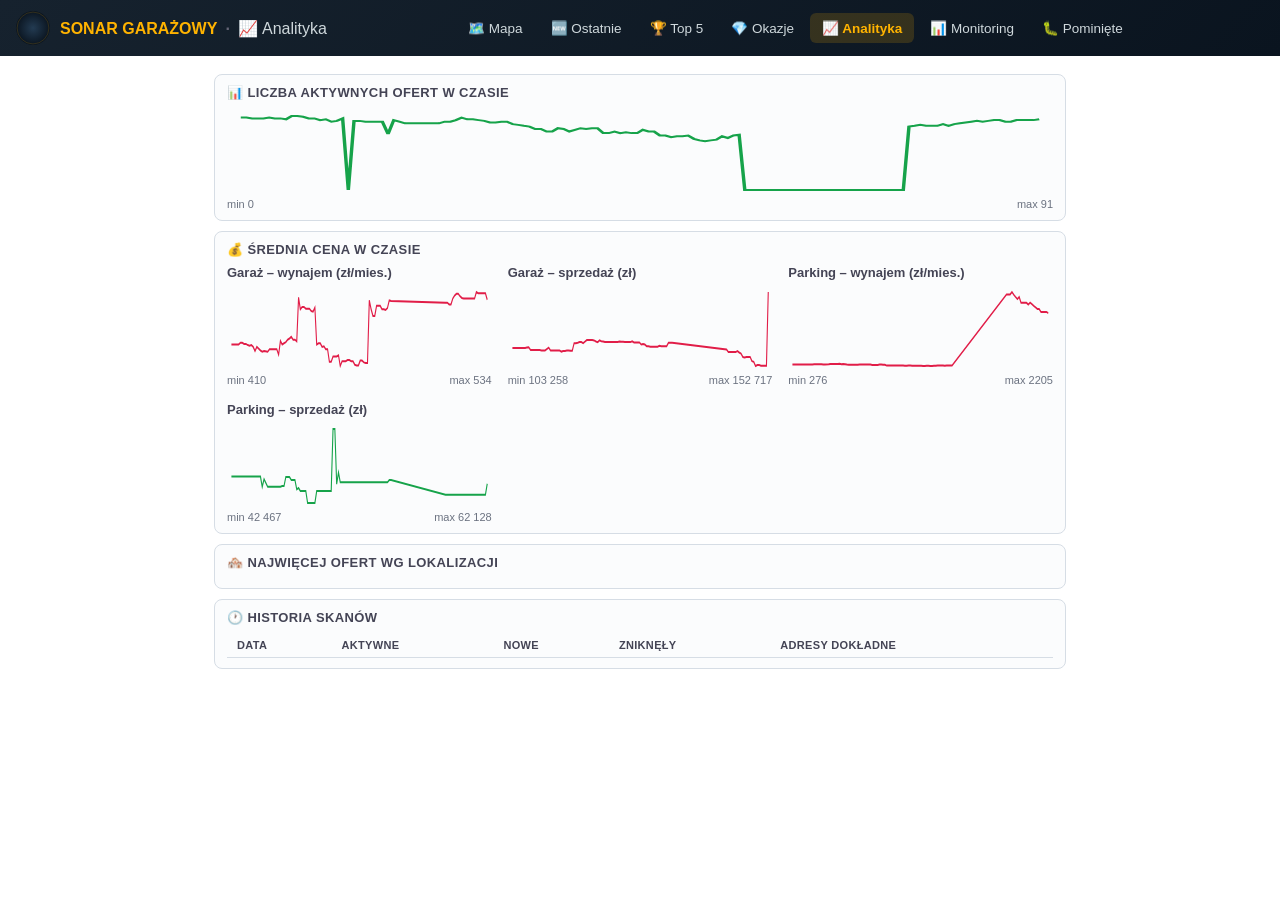
==== analityka.html @ e84b3604 "[propagacja] Strona Okazje — ranking wg mediany porównywalnej grupy (#6) * [propagacja] Strona Okazj" ====
<!DOCTYPE html>
<html lang="pl">
<head>
    <meta charset="UTF-8">
    <meta name="viewport" content="width=device-width, initial-scale=1.0">
    <title>SONAR GARAŻOWY - Analiza rynku</title>
    <meta name="description" content="Trendy cen i liczby ofert garaży i miejsc parkingowych w Lublinie w czasie.">
    <meta name="theme-color" content="#16222e">
    <link rel="canonical" href="https://bonaventura-ew.github.io/parkingi-i-garaze/analityka.html">
    <meta property="og:type" content="website">
    <meta property="og:site_name" content="SONAR GARAŻOWY">
    <meta property="og:title" content="SONAR GARAŻOWY - Analiza rynku">
    <meta property="og:description" content="Trendy cen i liczby ofert garaży i miejsc parkingowych w Lublinie w czasie.">
    <meta property="og:url" content="https://bonaventura-ew.github.io/parkingi-i-garaze/analityka.html">
    <link rel="icon" type="image/svg+xml" href="assets/favicon.svg">
    <link rel="stylesheet" href="assets/style.css?v=1">
</head>
<body>
    <div id="app">
        <header class="sg-header">
            <div class="sg-brand">
                <svg class="sg-brand-svg" viewBox="0 0 64 64" xmlns="http://www.w3.org/2000/svg">
                    <defs>
                        <radialGradient id="sgRb" cx="50%" cy="50%" r="50%">
                            <stop offset="0%" stop-color="#233b52"/>
                            <stop offset="100%" stop-color="#0a141f"/>
                        </radialGradient>
                    </defs>
                    <circle cx="32" cy="32" r="32" fill="url(#sgRb)"/>
                    <circle cx="32" cy="32" r="30" fill="none" stroke="#ffb300" stroke-width="0.5" opacity="0.6"/>
                </svg>
                <h1>
                    <span class="sg-b">SONAR GARAŻOWY</span>
                    <span class="sg-s">·</span>
                    <span class="sg-p">📈 Analityka</span>
                </h1>
            </div>
            <nav class="sg-nav">
                <a href="index.html">🗺️ Mapa</a>
                <a href="ostatnie.html">🆕 Ostatnie</a>
                <a href="top5.html">🏆 Top 5</a>
                <a href="okazje.html">💎 Okazje</a>
                <a href="analityka.html" class="active">📈 Analityka</a>
                <a href="monitoring.html">📊 Monitoring</a>
                <a href="pominiete.html">🐛 Pominięte</a>
            </nav>
        </header>

        <main class="list-page">
            <section class="filter-group">
                <h3>📊 Liczba aktywnych ofert w czasie</h3>
                <div id="chart-total"></div>
            </section>

            <section class="filter-group">
                <h3>💰 Średnia cena w czasie</h3>
                <div class="analytics-charts-grid">
                    <div>
                        <h4>Garaż – wynajem (zł/mies.)</h4>
                        <div id="chart-garaz-wynajem"></div>
                    </div>
                    <div>
                        <h4>Garaż – sprzedaż (zł)</h4>
                        <div id="chart-garaz-sprzedaz"></div>
                    </div>
                    <div>
                        <h4>Parking – wynajem (zł/mies.)</h4>
                        <div id="chart-parking-wynajem"></div>
                    </div>
                    <div>
                        <h4>Parking – sprzedaż (zł)</h4>
                        <div id="chart-parking-sprzedaz"></div>
                    </div>
                </div>
            </section>

            <section class="filter-group">
                <h3>🏘️ Najwięcej ofert wg lokalizacji</h3>
                <div id="district-bars"></div>
            </section>

            <section class="filter-group">
                <h3>🕐 Historia skanów</h3>
                <div class="table-scroll">
                    <table class="scan-table" id="scan-table">
                        <thead>
                            <tr>
                                <th>Data</th><th>Aktywne</th><th>Nowe</th><th>Zniknęły</th><th>Adresy dokładne</th>
                            </tr>
                        </thead>
                        <tbody></tbody>
                    </table>
                </div>
            </section>
        </main>
    </div>

    <script src="assets/common.js?v=1"></script>
    <script src="assets/analityka.js?v=1"></script>
</body>
</html>
---- assets/style.css ----
:root {
    --header-h: 56px;
    --accent: #e69138;
    --accent-dark: #b5651d;
    --ink: #1b2733;
    --border: #d6dde5;
    --bg-panel: #ffffff;
}

* { box-sizing: border-box; }

.visually-hidden {
    position: absolute;
    width: 1px;
    height: 1px;
    padding: 0;
    margin: -1px;
    overflow: hidden;
    clip: rect(0, 0, 0, 0);
    white-space: nowrap;
    border: 0;
}

.skip-link {
    position: absolute;
    left: 8px;
    top: -48px;
    background: #ffb300;
    color: #16222e;
    font-weight: 600;
    padding: 8px 14px;
    border-radius: 0 0 6px 6px;
    z-index: 2000;
    text-decoration: none;
    transition: top 0.15s ease;
}
.skip-link:focus { top: 0; }

html, body {
    margin: 0;
    padding: 0;
    height: 100%;
    font-family: -apple-system, BlinkMacSystemFont, "Segoe UI", Roboto, Arial, sans-serif;
    color: var(--ink);
}

#app {
    display: flex;
    flex-direction: column;
    height: 100vh;
}

/* Header */
.sg-header {
    height: var(--header-h);
    flex-shrink: 0;
    display: flex;
    align-items: center;
    justify-content: space-between;
    padding: 0 16px;
    background: linear-gradient(135deg, #16222e 0%, #0a141f 100%);
    color: #fff;
    z-index: 1100;
}
.sg-brand { display: flex; align-items: center; gap: 10px; }
.sg-brand-svg { width: 34px; height: 34px; flex-shrink: 0; }
.sg-brand h1 { font-size: 16px; margin: 0; font-weight: 600; white-space: nowrap; }
.sg-b { color: #ffb300; }
.sg-s { color: #667; margin: 0 4px; }
.sg-p { color: #cfd8dc; font-weight: 400; }
.sg-nav {
    display: flex;
    gap: 4px;
    flex: 1;
    justify-content: center;
}
.sg-nav a {
    color: #cfd8dc;
    text-decoration: none;
    font-size: 13.5px;
    padding: 7px 12px;
    border-radius: 6px;
    white-space: nowrap;
}
.sg-nav a:hover { background: rgba(255,255,255,0.08); color: #fff; }
.sg-nav a.active { background: rgba(255,179,0,0.16); color: #ffb300; font-weight: 600; }
.sg-menu-toggle {
    display: none;
    background: #ffb300;
    border: none;
    color: #16222e;
    font-weight: 600;
    padding: 8px 12px;
    border-radius: 6px;
    cursor: pointer;
}

/* Layout */
.main-container {
    flex: 1;
    display: flex;
    min-height: 0;
}

#map {
    flex: 1;
    position: relative;
    min-width: 0;
}

.map-search-control {
    position: absolute;
    top: 12px;
    left: 50%;
    transform: translateX(-50%);
    z-index: 1000;
    display: flex;
    gap: 6px;
    background: #fff;
    padding: 6px;
    border-radius: 8px;
    box-shadow: 0 2px 8px rgba(0,0,0,0.25);
}
.map-search-control input {
    border: 1px solid var(--border);
    border-radius: 6px;
    padding: 8px 10px;
    width: 260px;
    font-size: 14px;
}
.map-search-control button {
    border: 1px solid var(--border);
    background: #f5f7fa;
    border-radius: 6px;
    cursor: pointer;
    font-size: 16px;
    padding: 0 10px;
}

.map-legend {
    position: absolute;
    bottom: 20px;
    left: 12px;
    z-index: 1000;
    background: rgba(255,255,255,0.95);
    padding: 10px 12px;
    border-radius: 8px;
    box-shadow: 0 2px 8px rgba(0,0,0,0.2);
    font-size: 12.5px;
    line-height: 1.6;
}
.legend-row { display: flex; align-items: center; gap: 6px; }
.legend-dot {
    display: inline-block;
    width: 10px;
    height: 10px;
    border-radius: 50%;
    flex-shrink: 0;
}
.map-empty-state {
    position: absolute;
    top: 50%;
    left: 50%;
    transform: translate(-50%, -50%);
    z-index: 999;
    background: rgba(255,255,255,0.97);
    padding: 16px 22px;
    border-radius: 10px;
    box-shadow: 0 2px 12px rgba(0,0,0,0.2);
    font-size: 14px;
    color: #445;
    max-width: 280px;
    text-align: center;
}
.legend-ring {
    display: inline-block;
    width: 10px;
    height: 10px;
    border-radius: 50%;
    border: 2px dashed #888;
    flex-shrink: 0;
}

/* Sidebar */
.sidebar {
    width: 320px;
    flex-shrink: 0;
    background: var(--bg-panel);
    border-left: 1px solid var(--border);
    overflow-y: auto;
    display: flex;
    flex-direction: column;
}

.sidebar-stats {
    padding: 12px 14px;
    background: #f7f9fb;
    border-bottom: 1px solid var(--border);
}
.sidebar-stats-title {
    margin: 0 0 6px 0;
    font-size: 11.5px;
    text-transform: uppercase;
    letter-spacing: 0.04em;
    color: #6b7280;
}
.stat-item {
    display: flex;
    justify-content: space-between;
    font-size: 13px;
    padding: 3px 0;
}
.stat-label { color: #556; }
.stat-value { font-weight: 700; }
.scan-time { justify-content: flex-start; gap: 4px; color: #6b7280; font-size: 12px; padding-top: 6px; border-top: 1px dashed var(--border); margin-top: 4px; }

.filters-container { padding: 10px 14px; flex: 1; }
.filter-group {
    background: #fbfcfd;
    border: 1px solid var(--border);
    border-radius: 8px;
    padding: 10px 12px;
    margin-bottom: 10px;
}
.filter-group h3 {
    margin: 0 0 8px 0;
    font-size: 13px;
    text-transform: uppercase;
    letter-spacing: 0.03em;
    color: #445;
}
.filter-group label {
    display: flex;
    align-items: center;
    gap: 6px;
    font-size: 14px;
    padding: 3px 0;
    cursor: pointer;
}
.badge-count { color: #6b7280; font-size: 12px; margin-left: auto; }
.time-filter-select { width: 100%; padding: 6px 8px; border: 1px solid var(--border); border-radius: 6px; font-size: 13px; }
.date-histogram { display: flex; align-items: flex-end; gap: 1px; height: 40px; margin-top: 8px; }
.date-histogram-bar { flex: 1; background: var(--accent); border-radius: 1px 1px 0 0; min-height: 2px; }
.date-histogram-bar.empty { background: #eef1f4; }
.badge-pill {
    display: inline-flex;
    align-items: center;
    justify-content: center;
    min-width: 18px;
    height: 18px;
    border-radius: 9px;
    font-size: 11px;
    font-weight: 700;
    color: #fff;
    padding: 0 4px;
}
.fav-btn {
    border: none;
    background: transparent;
    cursor: pointer;
    font-size: 18px;
    line-height: 1;
    color: #c7ccd1;
    padding: 2px 4px;
}
.fav-btn:hover { color: #f59e0b; }
.fav-btn-active { color: #f59e0b; }
.offer-row-fav { margin-left: 8px; flex-shrink: 0; }
.offer-card-fav { float: right; }
.badge-crimson { background: #dc2626; }
.badge-red { background: #e11d48; }
.badge-green { background: #16a34a; }
.badge-unchanged { background: #9ca3af; }
.filter-group input[type="number"] {
    width: 90px;
    padding: 5px 7px;
    border: 1px solid var(--border);
    border-radius: 5px;
    font-size: 13px;
}
.btn-secondary {
    margin-top: 6px;
    background: #eef1f4;
    border: 1px solid var(--border);
    border-radius: 6px;
    padding: 5px 10px;
    cursor: pointer;
    font-size: 12px;
}
.btn-secondary:hover { background: #e2e7ec; }

#products-list { font-size: 12.5px; }
#products-list a { display: block; padding: 4px 0; color: #0b5394; text-decoration: none; }
#products-list a:hover { text-decoration: underline; }

.sidebar-footer {
    padding: 10px 14px;
    font-size: 11.5px;
    color: #6b7280;
    border-top: 1px solid var(--border);
}
.sidebar-footer a { color: var(--accent-dark); }

/* Offer detail panel */
.offer-panel {
    position: fixed;
    top: 0;
    right: 0;
    height: 100%;
    width: 360px;
    max-width: 92vw;
    background: #fff;
    box-shadow: -4px 0 16px rgba(0,0,0,0.25);
    z-index: 2000;
    padding: 20px;
    overflow-y: auto;
    transition: transform 0.25s ease;
}
.offer-panel.hidden { transform: translateX(100%); pointer-events: none; }
.offer-panel-close {
    position: absolute;
    top: 10px;
    right: 12px;
    border: none;
    background: #f1f3f5;
    border-radius: 50%;
    width: 30px;
    height: 30px;
    cursor: pointer;
    font-size: 14px;
}
#offer-panel-content { padding-top: 20px; }
.offer-card { margin-bottom: 14px; padding-bottom: 14px; border-bottom: 1px solid var(--border); }
.offer-card-inactive { opacity: 0.7; }
.offer-inactive-notice { color: #9333ea; font-style: italic; }
.offer-card:last-child { border-bottom: none; }
.offer-card h4 { margin: 6px 0; font-size: 14.5px; line-height: 1.3; }
.offer-price { font-size: 18px; font-weight: 700; color: var(--accent-dark); }
.offer-meta { font-size: 12px; color: #667; margin: 4px 0; }
.offer-tag {
    display: inline-block;
    font-size: 11px;
    padding: 2px 7px;
    border-radius: 10px;
    background: #eef1f4;
    color: #445;
    margin-right: 4px;
}
.offer-card a.offer-link {
    display: inline-block;
    margin-top: 6px;
    background: var(--accent);
    color: #fff;
    text-decoration: none;
    padding: 6px 12px;
    border-radius: 6px;
    font-size: 13px;
    font-weight: 600;
}
.offer-card a.offer-link:hover { background: var(--accent-dark); }

.approx-marker { opacity: 0.85; }

/* List pages (Ostatnie / Top 5) */
.list-page {
    flex: 1;
    overflow-y: auto;
    padding: 18px 24px;
    max-width: 900px;
    margin: 0 auto;
    width: 100%;
}
.list-page-toolbar {
    display: flex;
    align-items: center;
    gap: 12px;
    margin-bottom: 14px;
    flex-wrap: wrap;
}
.list-page-toolbar select {
    padding: 6px 8px;
    border: 1px solid var(--border);
    border-radius: 6px;
    font-size: 13px;
}
.list-count { color: #6b7280; font-size: 13px; margin-left: auto; }

.offer-list { display: flex; flex-direction: column; gap: 8px; }
.offer-row {
    display: flex;
    justify-content: space-between;
    align-items: center;
    gap: 12px;
    background: #fff;
    border: 1px solid var(--border);
    border-radius: 8px;
    padding: 10px 14px;
    text-decoration: none;
    color: var(--ink);
    transition: box-shadow 0.15s ease, border-color 0.15s ease;
}
.offer-row:hover { box-shadow: 0 2px 8px rgba(0,0,0,0.1); border-color: var(--accent); }
.offer-row-left { flex: 1; min-width: 0; }
.offer-row-main { display: flex; align-items: center; gap: 6px; flex-wrap: wrap; }
.offer-row-main strong { font-size: 14px; }
.offer-row-meta { font-size: 12px; color: #667; margin-top: 3px; }
.offer-row-price { font-weight: 700; color: var(--accent-dark); white-space: nowrap; font-size: 15px; }
.offer-rank { background: var(--accent); color: #fff; font-weight: 700; }
.empty-state { color: #6b7280; font-style: italic; padding: 12px 0; }

.top5-section { max-width: 100%; }
.top5-section .offer-row { margin-bottom: 6px; }

/* Okazje page */
.okazja-discount { background: #dcfce7; color: #166534; font-weight: 600; }
.okazja-atypical { border-color: #f59e0b; background: #fffbeb; }
.okazja-atypical:hover { border-color: #d97706; }
.okazja-atypical-note { color: #b45309; }

/* Analytics page */
.analytics-charts-grid {
    display: grid;
    grid-template-columns: repeat(auto-fit, minmax(220px, 1fr));
    gap: 16px;
}
.analytics-charts-grid h4 { margin: 0 0 4px 0; font-size: 13px; color: #445; }
.sparkline { width: 100%; height: 90px; display: block; }
.sparkline-range { display: flex; justify-content: space-between; font-size: 11px; color: #6b7280; }

.dist-bar-row { display: flex; align-items: center; gap: 8px; padding: 4px 0; font-size: 13px; }
.dist-bar-label { flex: 0 0 160px; overflow: hidden; text-overflow: ellipsis; white-space: nowrap; }
.dist-bar-track { flex: 1; background: #eef1f4; border-radius: 4px; height: 10px; overflow: hidden; }
.dist-bar-fill { display: block; height: 100%; background: var(--accent); border-radius: 4px; }
.dist-bar-count { flex: 0 0 28px; text-align: right; color: #445; font-weight: 600; }

.table-scroll { overflow-x: auto; }
.scan-table { width: 100%; border-collapse: collapse; font-size: 13px; }
.scan-table th, .scan-table td { padding: 6px 10px; text-align: left; border-bottom: 1px solid var(--border); }
.scan-table th { color: #445; text-transform: uppercase; font-size: 11px; letter-spacing: 0.03em; }

/* Monitoring page */
.source-alert {
    margin-bottom: 16px;
    padding: 14px 18px;
    border-radius: 10px;
    background: #fef2f2;
    border: 2px solid #b91c1c;
    color: #7f1d1d;
    font-weight: 600;
    font-size: 14px;
    line-height: 1.5;
}

.kpi-row {
    display: grid;
    grid-template-columns: repeat(auto-fit, minmax(190px, 1fr));
    gap: 12px;
    margin-bottom: 16px;
}
.kpi-card {
    background: var(--bg-panel);
    border: 1px solid var(--border);
    border-radius: 8px;
    padding: 12px 14px;
}
.kpi-card h3 {
    margin: 0 0 6px 0;
    font-size: 11px;
    text-transform: uppercase;
    letter-spacing: 0.03em;
    color: #667;
}
.kpi-value { font-size: 26px; font-weight: 700; color: var(--accent-dark); line-height: 1.1; }
.kpi-sub { font-size: 12px; color: #6b7280; margin-top: 4px; }

.chart-svg { width: 100%; height: auto; display: block; }
.chart-grid { stroke: #eef1f4; stroke-width: 1; }
.chart-axis-label { font-size: 10px; fill: #6b7280; }
.chart-legend {
    display: flex;
    flex-wrap: wrap;
    gap: 14px;
    font-size: 12px;
    color: #445;
    margin-top: 6px;
}
.chart-legend-item { display: inline-flex; align-items: center; gap: 5px; }
.chart-legend-swatch { width: 10px; height: 10px; border-radius: 2px; display: inline-block; }

/* Mobile */
@media (max-width: 860px) {
    .sg-menu-toggle { display: block; }
    .sg-header { flex-wrap: wrap; height: auto; min-height: var(--header-h); padding: 8px 12px; row-gap: 6px; }
    .sg-nav {
        order: 3;
        flex-basis: 100%;
        justify-content: flex-start;
        overflow-x: auto;
        -webkit-overflow-scrolling: touch;
    }
    .sg-nav a { padding: 6px 10px; font-size: 13px; flex-shrink: 0; }
    .sg-brand h1 { font-size: 14px; }
    .main-container { position: relative; }
    .sidebar {
        position: absolute;
        top: 0;
        right: 0;
        height: 100%;
        width: 300px;
        max-width: 85vw;
        z-index: 1500;
        transform: translateX(100%);
        transition: transform 0.25s ease;
        box-shadow: -4px 0 16px rgba(0,0,0,0.3);
    }
    .sidebar.open { transform: translateX(0); }
    .map-search-control { left: 8px; right: 54px; top: 8px; transform: none; width: auto; }
    .map-search-control input { width: 100%; }
    .map-legend { font-size: 11px; padding: 6px 8px; max-width: 46vw; bottom: 10px; }
    .offer-panel { width: 100%; max-width: 100%; }
    .list-page { padding: 14px; }
    .offer-row { flex-direction: column; align-items: flex-start; gap: 4px; }
    .offer-row-price { font-size: 16px; }
}
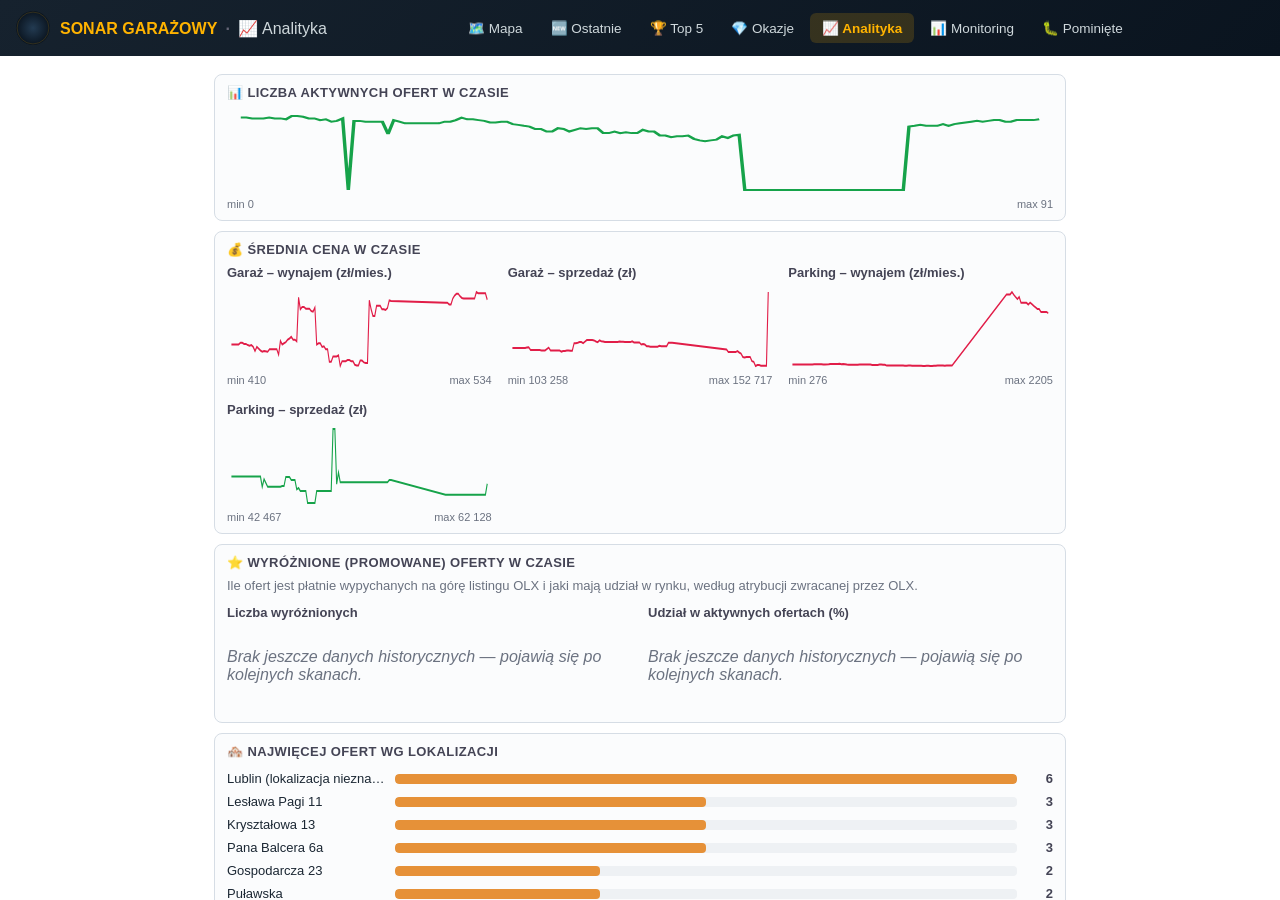
==== commit d95142e4: "Merge origin/main into PR branch, resolve CHANGELOG.md conflict Keep both changelog entries under 20" ====
--- a/analityka.html
+++ b/analityka.html
@@ -75,6 +75,21 @@
             </section>
 
             <section class="filter-group">
+                <h3>⭐ Wyróżnione (promowane) oferty w czasie</h3>
+                <p class="hint">Ile ofert jest płatnie wypychanych na górę listingu OLX i jaki mają udział w rynku, według atrybucji zwracanej przez OLX.</p>
+                <div class="analytics-charts-grid">
+                    <div>
+                        <h4>Liczba wyróżnionych</h4>
+                        <div id="chart-promoted-count"></div>
+                    </div>
+                    <div>
+                        <h4>Udział w aktywnych ofertach (%)</h4>
+                        <div id="chart-promoted-share"></div>
+                    </div>
+                </div>
+            </section>
+
+            <section class="filter-group">
                 <h3>🏘️ Najwięcej ofert wg lokalizacji</h3>
                 <div id="district-bars"></div>
             </section>
--- a/assets/style.css
+++ b/assets/style.css
@@ -424,6 +424,7 @@
     gap: 16px;
 }
 .analytics-charts-grid h4 { margin: 0 0 4px 0; font-size: 13px; color: #445; }
+.hint { margin: 0 0 12px 0; font-size: 13px; color: #6b7280; }
 .sparkline { width: 100%; height: 90px; display: block; }
 .sparkline-range { display: flex; justify-content: space-between; font-size: 11px; color: #6b7280; }
 
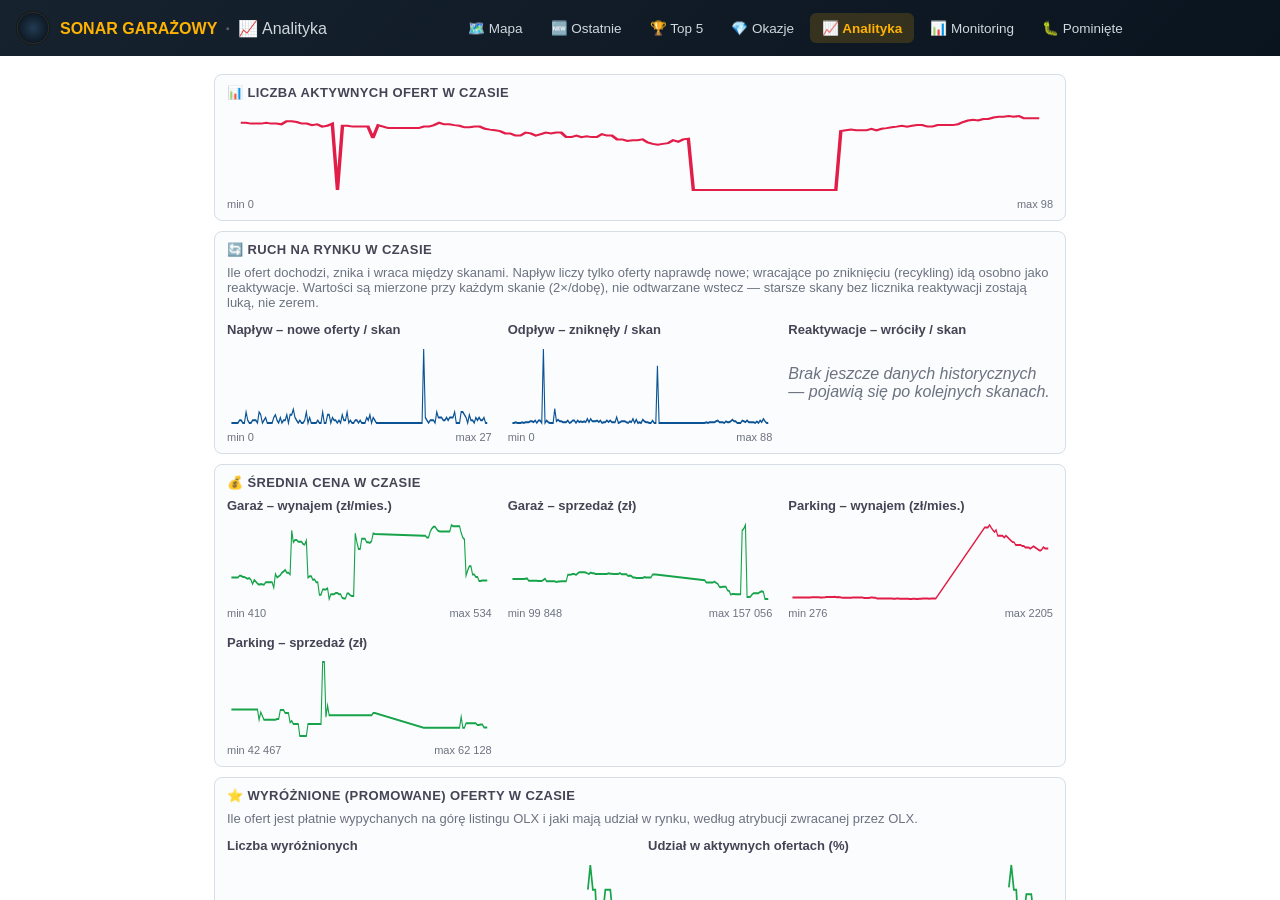
==== commit 589e56f4: "[propagacja] Analityka: sekcja "Ruch na rynku" (napływ/odpływ/reaktywacje) Dodaje na analityka.html " ====
--- a/analityka.html
+++ b/analityka.html
@@ -50,6 +50,25 @@
             <section class="filter-group">
                 <h3>📊 Liczba aktywnych ofert w czasie</h3>
                 <div id="chart-total"></div>
+            </section>
+
+            <section class="filter-group">
+                <h3>🔄 Ruch na rynku w czasie</h3>
+                <p class="hint">Ile ofert dochodzi, znika i wraca między skanami. Napływ liczy tylko oferty naprawdę nowe; wracające po zniknięciu (recykling) idą osobno jako reaktywacje. Wartości są mierzone przy każdym skanie (2×/dobę), nie odtwarzane wstecz — starsze skany bez licznika reaktywacji zostają luką, nie zerem.</p>
+                <div class="analytics-charts-grid">
+                    <div>
+                        <h4>Napływ – nowe oferty / skan</h4>
+                        <div id="chart-inflow"></div>
+                    </div>
+                    <div>
+                        <h4>Odpływ – zniknęły / skan</h4>
+                        <div id="chart-outflow"></div>
+                    </div>
+                    <div>
+                        <h4>Reaktywacje – wróciły / skan</h4>
+                        <div id="chart-reactivated"></div>
+                    </div>
+                </div>
             </section>
 
             <section class="filter-group">
--- a/assets/style.css
+++ b/assets/style.css
@@ -450,6 +450,12 @@
     font-weight: 600;
     font-size: 14px;
     line-height: 1.5;
+}
+/* Degradacja źródła (nie pełna śmierć) — łagodniejszy, bursztynowy wariant. */
+.source-alert.is-warning {
+    background: #fffbeb;
+    border-color: #d97706;
+    color: #92400e;
 }
 
 .kpi-row {
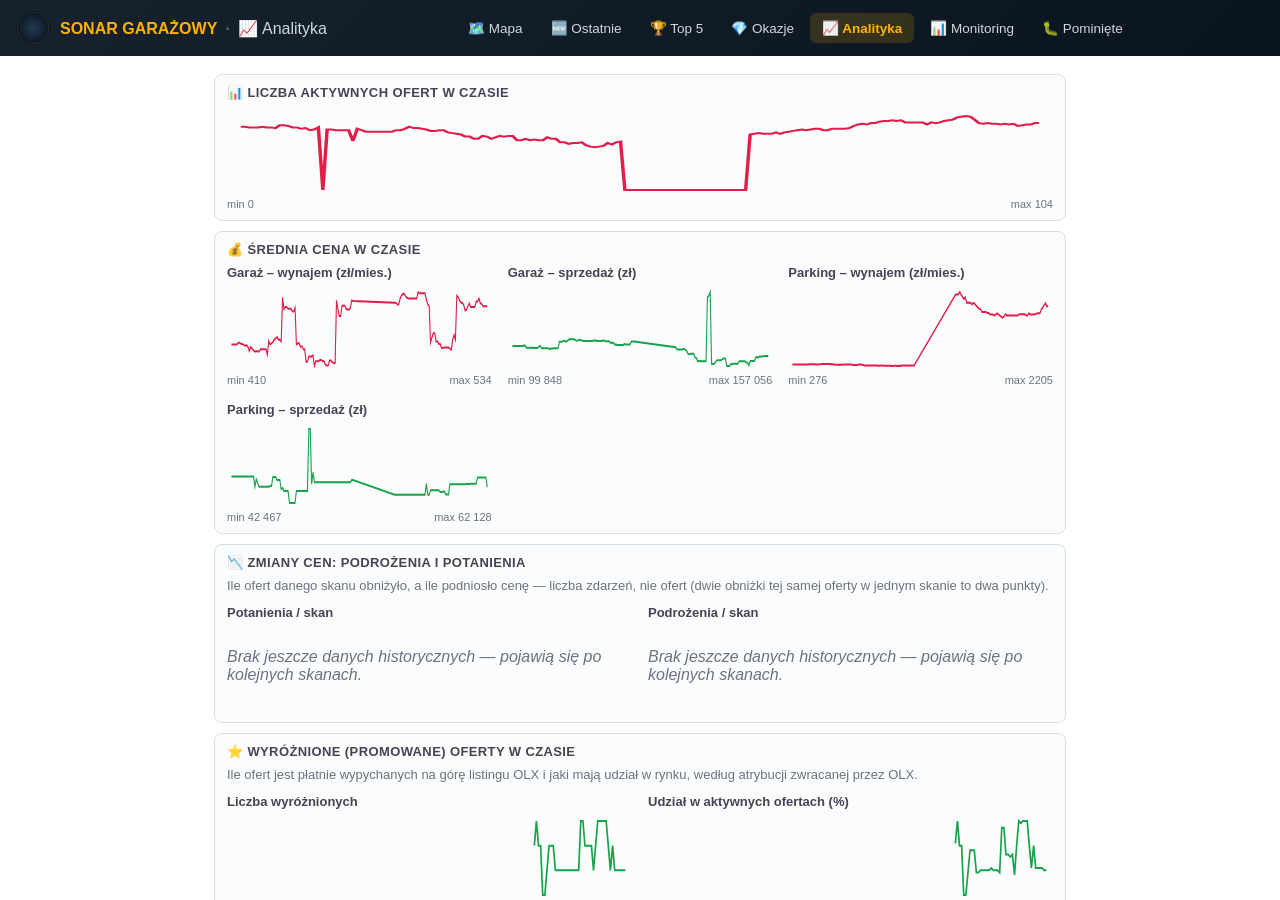
==== commit a4eabfa3: "[propagacja] Rozbicie licznika zmian cen na podrożenia i potanienia Dodaje na analityka.html sekcję " ====
--- a/analityka.html
+++ b/analityka.html
@@ -53,25 +53,6 @@
             </section>
 
             <section class="filter-group">
-                <h3>🔄 Ruch na rynku w czasie</h3>
-                <p class="hint">Ile ofert dochodzi, znika i wraca między skanami. Napływ liczy tylko oferty naprawdę nowe; wracające po zniknięciu (recykling) idą osobno jako reaktywacje. Wartości są mierzone przy każdym skanie (2×/dobę), nie odtwarzane wstecz — starsze skany bez licznika reaktywacji zostają luką, nie zerem.</p>
-                <div class="analytics-charts-grid">
-                    <div>
-                        <h4>Napływ – nowe oferty / skan</h4>
-                        <div id="chart-inflow"></div>
-                    </div>
-                    <div>
-                        <h4>Odpływ – zniknęły / skan</h4>
-                        <div id="chart-outflow"></div>
-                    </div>
-                    <div>
-                        <h4>Reaktywacje – wróciły / skan</h4>
-                        <div id="chart-reactivated"></div>
-                    </div>
-                </div>
-            </section>
-
-            <section class="filter-group">
                 <h3>💰 Średnia cena w czasie</h3>
                 <div class="analytics-charts-grid">
                     <div>
@@ -89,6 +70,21 @@
                     <div>
                         <h4>Parking – sprzedaż (zł)</h4>
                         <div id="chart-parking-sprzedaz"></div>
+                    </div>
+                </div>
+            </section>
+
+            <section class="filter-group">
+                <h3>📉 Zmiany cen: podrożenia i potanienia</h3>
+                <p class="hint">Ile ofert danego skanu obniżyło, a ile podniosło cenę — liczba zdarzeń, nie ofert (dwie obniżki tej samej oferty w jednym skanie to dwa punkty).</p>
+                <div class="analytics-charts-grid">
+                    <div>
+                        <h4>Potanienia / skan</h4>
+                        <div id="chart-price-drops"></div>
+                    </div>
+                    <div>
+                        <h4>Podrożenia / skan</h4>
+                        <div id="chart-price-increases"></div>
                     </div>
                 </div>
             </section>
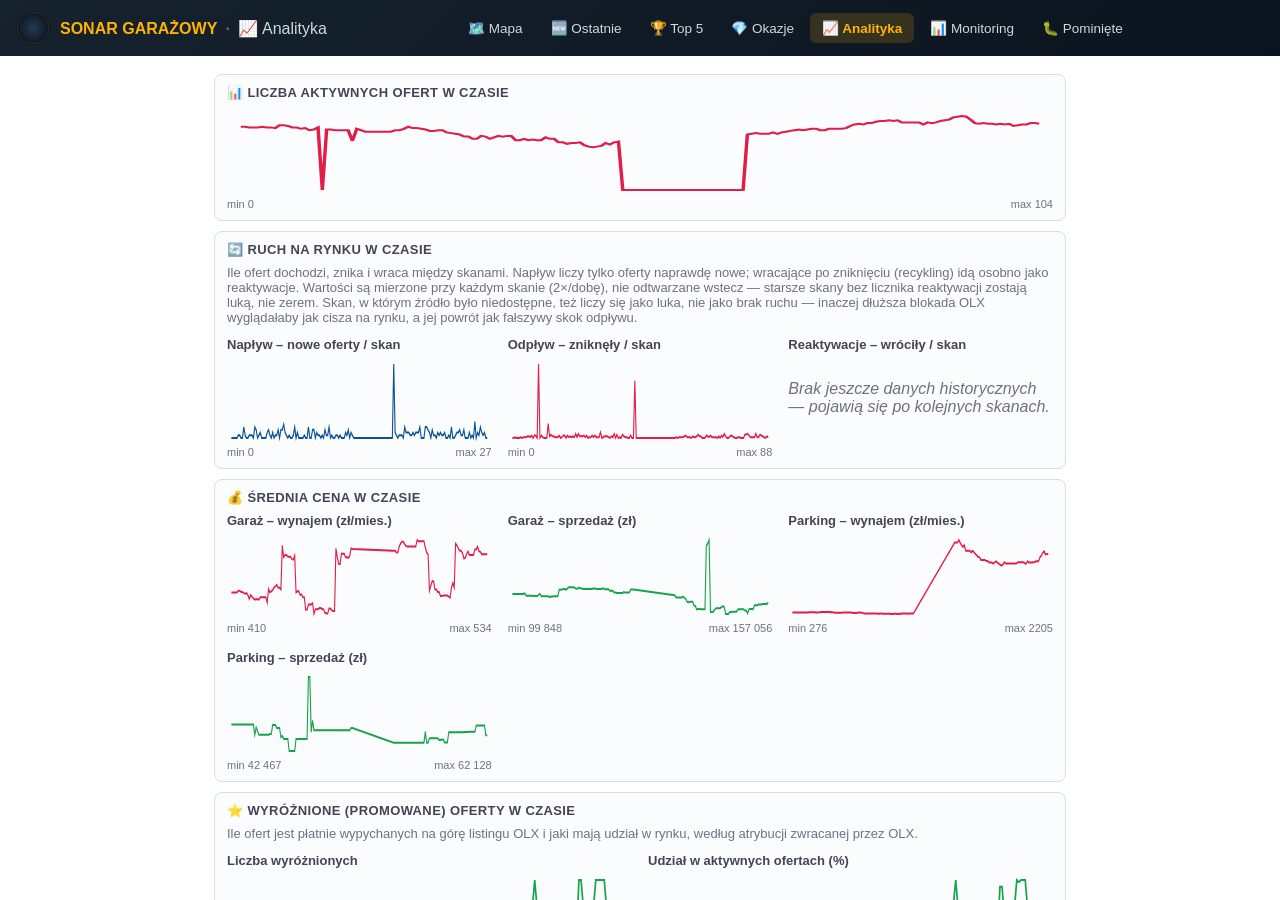
==== commit 236c6283: "fix(scraper): mask coverage gaps and fix outflow attribution for flow charts A source outage that la" ====
--- a/analityka.html
+++ b/analityka.html
@@ -53,6 +53,25 @@
             </section>
 
             <section class="filter-group">
+                <h3>🔄 Ruch na rynku w czasie</h3>
+                <p class="hint">Ile ofert dochodzi, znika i wraca między skanami. Napływ liczy tylko oferty naprawdę nowe; wracające po zniknięciu (recykling) idą osobno jako reaktywacje. Wartości są mierzone przy każdym skanie (2×/dobę), nie odtwarzane wstecz — starsze skany bez licznika reaktywacji zostają luką, nie zerem. Skan, w którym źródło było niedostępne, też liczy się jako luka, nie jako brak ruchu — inaczej dłuższa blokada OLX wyglądałaby jak cisza na rynku, a jej powrót jak fałszywy skok odpływu.</p>
+                <div class="analytics-charts-grid">
+                    <div>
+                        <h4>Napływ – nowe oferty / skan</h4>
+                        <div id="chart-inflow"></div>
+                    </div>
+                    <div>
+                        <h4>Odpływ – zniknęły / skan</h4>
+                        <div id="chart-outflow"></div>
+                    </div>
+                    <div>
+                        <h4>Reaktywacje – wróciły / skan</h4>
+                        <div id="chart-reactivated"></div>
+                    </div>
+                </div>
+            </section>
+
+            <section class="filter-group">
                 <h3>💰 Średnia cena w czasie</h3>
                 <div class="analytics-charts-grid">
                     <div>
@@ -70,21 +89,6 @@
                     <div>
                         <h4>Parking – sprzedaż (zł)</h4>
                         <div id="chart-parking-sprzedaz"></div>
-                    </div>
-                </div>
-            </section>
-
-            <section class="filter-group">
-                <h3>📉 Zmiany cen: podrożenia i potanienia</h3>
-                <p class="hint">Ile ofert danego skanu obniżyło, a ile podniosło cenę — liczba zdarzeń, nie ofert (dwie obniżki tej samej oferty w jednym skanie to dwa punkty).</p>
-                <div class="analytics-charts-grid">
-                    <div>
-                        <h4>Potanienia / skan</h4>
-                        <div id="chart-price-drops"></div>
-                    </div>
-                    <div>
-                        <h4>Podrożenia / skan</h4>
-                        <div id="chart-price-increases"></div>
                     </div>
                 </div>
             </section>
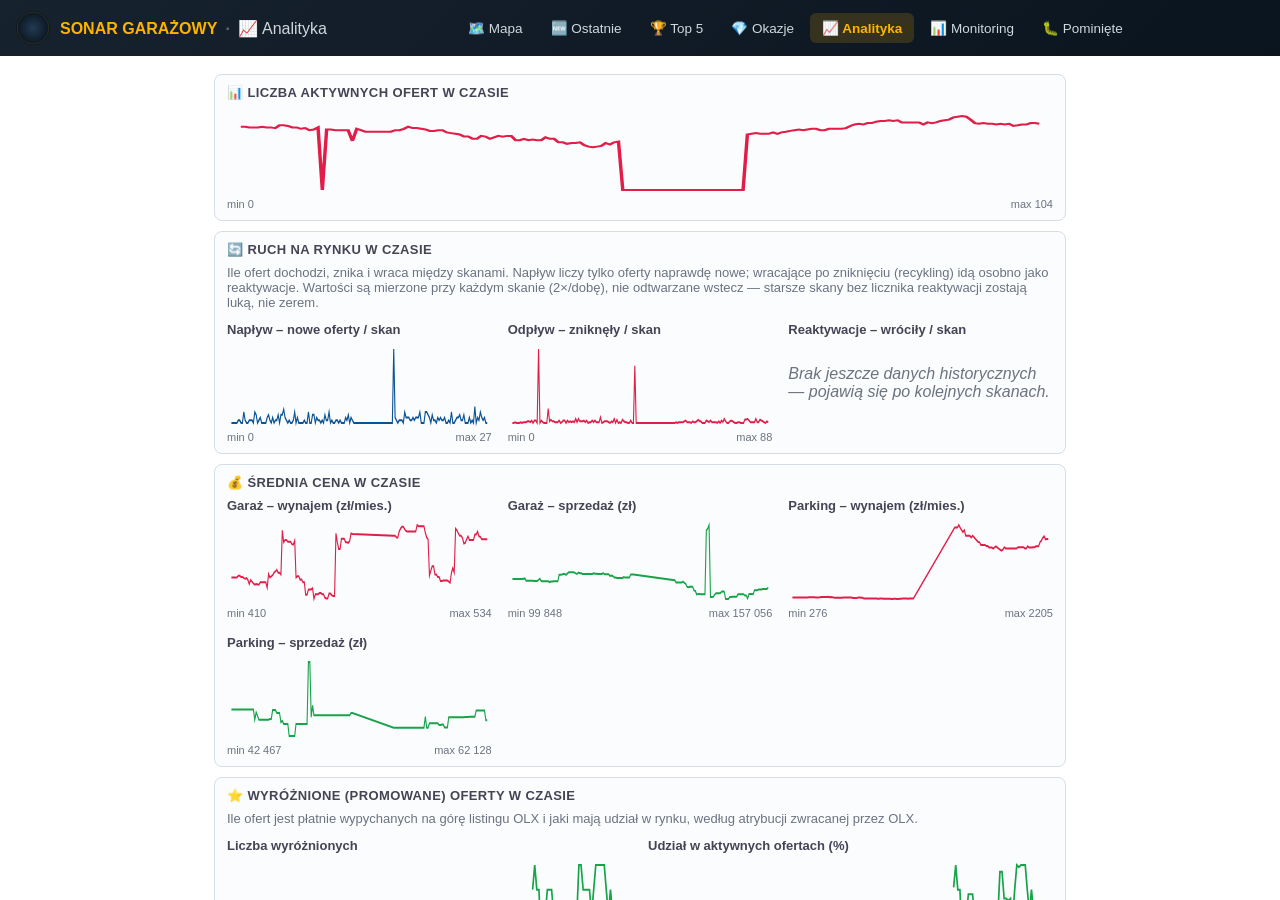
==== commit 1917870d: "[propagacja] Analityka: sekcja "Ruch na rynku" (napływ/odpływ/reaktywacje) (#18) Dodaje na analityka" ====
--- a/analityka.html
+++ b/analityka.html
@@ -54,7 +54,7 @@
 
             <section class="filter-group">
                 <h3>🔄 Ruch na rynku w czasie</h3>
-                <p class="hint">Ile ofert dochodzi, znika i wraca między skanami. Napływ liczy tylko oferty naprawdę nowe; wracające po zniknięciu (recykling) idą osobno jako reaktywacje. Wartości są mierzone przy każdym skanie (2×/dobę), nie odtwarzane wstecz — starsze skany bez licznika reaktywacji zostają luką, nie zerem. Skan, w którym źródło było niedostępne, też liczy się jako luka, nie jako brak ruchu — inaczej dłuższa blokada OLX wyglądałaby jak cisza na rynku, a jej powrót jak fałszywy skok odpływu.</p>
+                <p class="hint">Ile ofert dochodzi, znika i wraca między skanami. Napływ liczy tylko oferty naprawdę nowe; wracające po zniknięciu (recykling) idą osobno jako reaktywacje. Wartości są mierzone przy każdym skanie (2×/dobę), nie odtwarzane wstecz — starsze skany bez licznika reaktywacji zostają luką, nie zerem.</p>
                 <div class="analytics-charts-grid">
                     <div>
                         <h4>Napływ – nowe oferty / skan</h4>
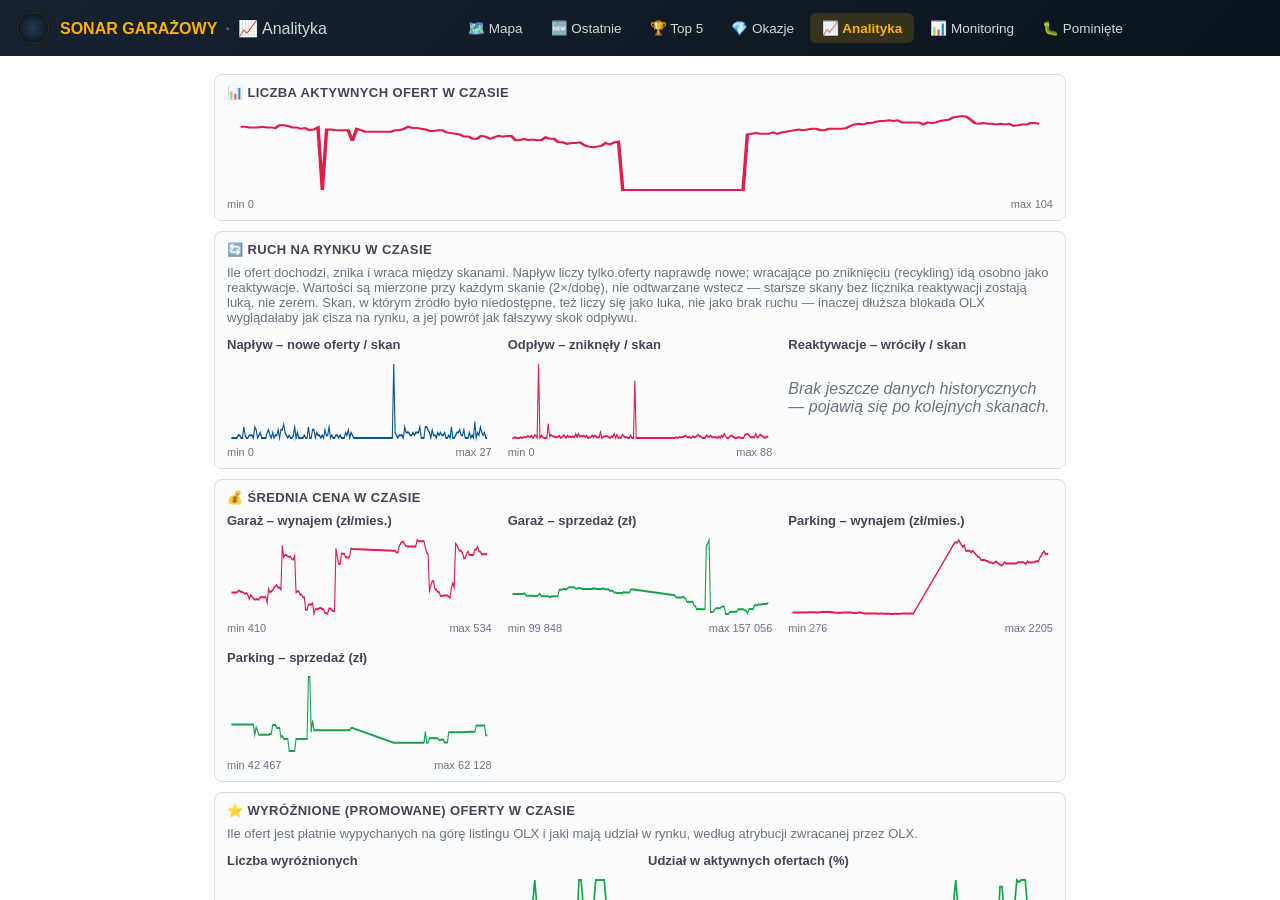
==== commit ee88b943: "[propagacja] Maska pokrycia i atrybucja odpływu na last_seen dla wykresów przepływów (#22) * [propag" ====
--- a/analityka.html
+++ b/analityka.html
@@ -54,7 +54,7 @@
 
             <section class="filter-group">
                 <h3>🔄 Ruch na rynku w czasie</h3>
-                <p class="hint">Ile ofert dochodzi, znika i wraca między skanami. Napływ liczy tylko oferty naprawdę nowe; wracające po zniknięciu (recykling) idą osobno jako reaktywacje. Wartości są mierzone przy każdym skanie (2×/dobę), nie odtwarzane wstecz — starsze skany bez licznika reaktywacji zostają luką, nie zerem.</p>
+                <p class="hint">Ile ofert dochodzi, znika i wraca między skanami. Napływ liczy tylko oferty naprawdę nowe; wracające po zniknięciu (recykling) idą osobno jako reaktywacje. Wartości są mierzone przy każdym skanie (2×/dobę), nie odtwarzane wstecz — starsze skany bez licznika reaktywacji zostają luką, nie zerem. Skan, w którym źródło było niedostępne, też liczy się jako luka, nie jako brak ruchu — inaczej dłuższa blokada OLX wyglądałaby jak cisza na rynku, a jej powrót jak fałszywy skok odpływu.</p>
                 <div class="analytics-charts-grid">
                     <div>
                         <h4>Napływ – nowe oferty / skan</h4>
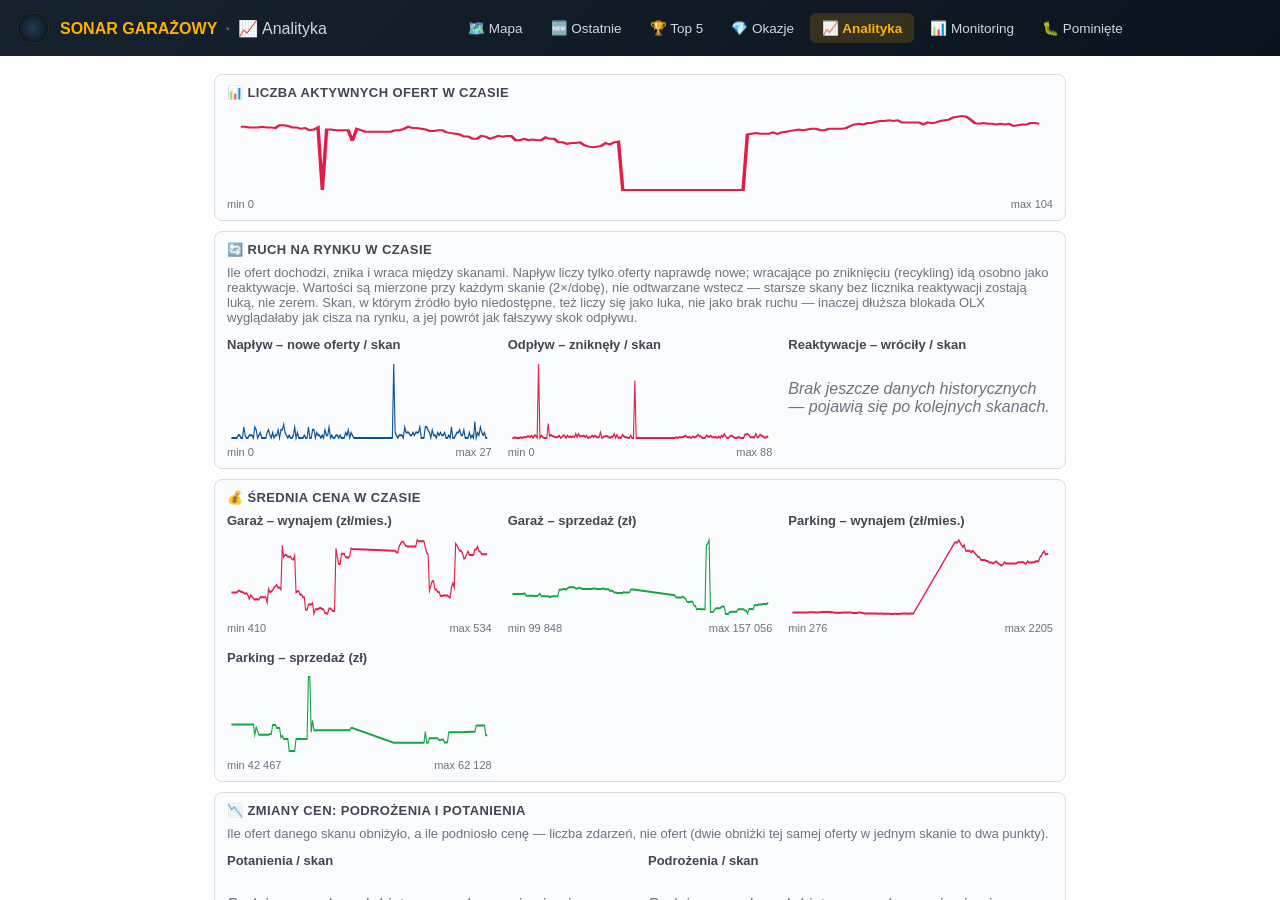
==== commit 318fd9c3: "Merge remote-tracking branch 'origin/main' into propagate/2026-09-15-price-change-series # Conflicts" ====
--- a/analityka.html
+++ b/analityka.html
@@ -94,6 +94,21 @@
             </section>
 
             <section class="filter-group">
+                <h3>📉 Zmiany cen: podrożenia i potanienia</h3>
+                <p class="hint">Ile ofert danego skanu obniżyło, a ile podniosło cenę — liczba zdarzeń, nie ofert (dwie obniżki tej samej oferty w jednym skanie to dwa punkty).</p>
+                <div class="analytics-charts-grid">
+                    <div>
+                        <h4>Potanienia / skan</h4>
+                        <div id="chart-price-drops"></div>
+                    </div>
+                    <div>
+                        <h4>Podrożenia / skan</h4>
+                        <div id="chart-price-increases"></div>
+                    </div>
+                </div>
+            </section>
+
+            <section class="filter-group">
                 <h3>⭐ Wyróżnione (promowane) oferty w czasie</h3>
                 <p class="hint">Ile ofert jest płatnie wypychanych na górę listingu OLX i jaki mają udział w rynku, według atrybucji zwracanej przez OLX.</p>
                 <div class="analytics-charts-grid">
